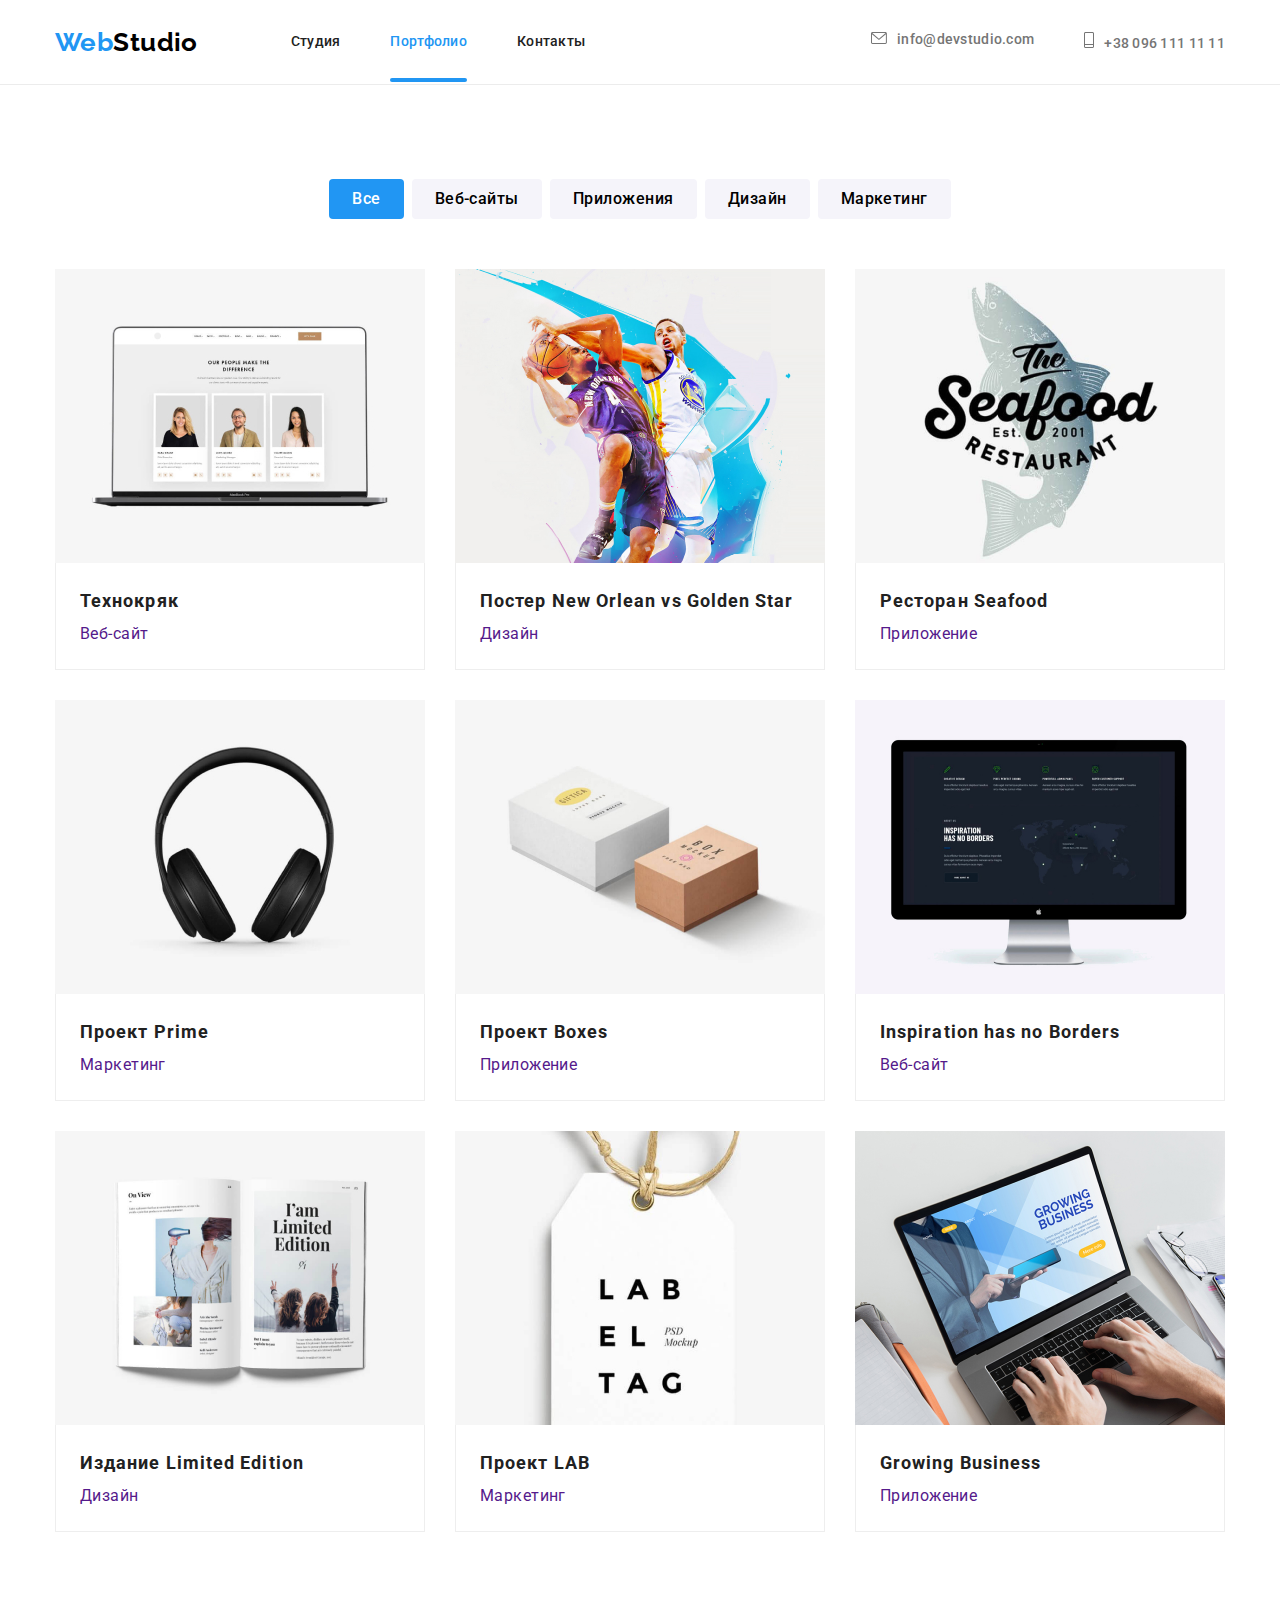
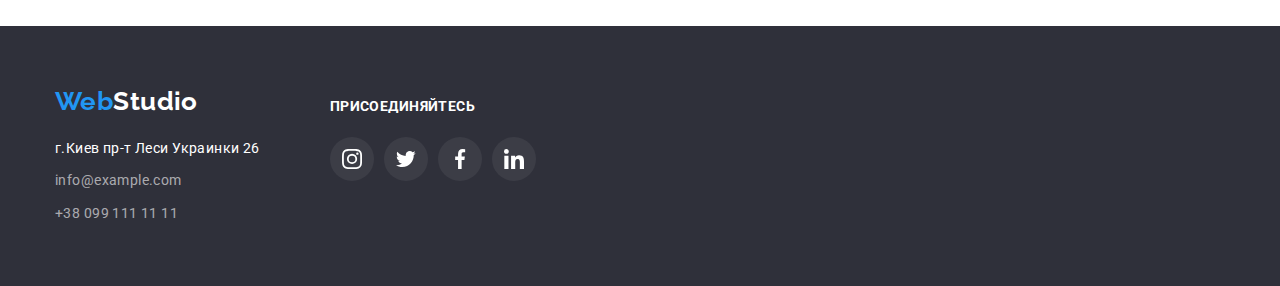
==== portfolio.html @ ae06fdbf "Initial commit" ====
<!DOCTYPE html>
<html lang="en">
  <head>
    <meta charset="UTF-8" />
    <meta http-equiv="X-UA-Compatible" content="IE=edge" />
    <meta name="viewport" content="width=device-width, initial-scale=1.0" />
    <title>Portfolio</title>
    <link rel="preconnect" href="https://fonts.googleapis.com" />
    <link rel="preconnect" href="https://fonts.gstatic.com" crossorigin />
    <link
      href="https://fonts.googleapis.com/css2?family=Raleway:ital,wght@0,700;1,700&family=Roboto:wght@400;500;700;900&display=swap"
      rel="stylesheet"
    />
    <link
    rel="stylesheet"
    href="https://cdnjs.cloudflare.com/ajax/libs/modern-normalize/1.1.0/modern-normalize.min.css"
  />
    <link rel="stylesheet" href="./css/styles.css" />
  </head>
  <body>
    <header class="header">
      <div class="container nav-flex">            
          <a class="logo link-href"=./index.html" 
            >Web<span class="logo-black">Studio</span></a>
        <nav class="nav-class">
        <ul class="no-bullet nav-list">
          <li class="nav-item"><a href="./index.html" class="nav-link">Студия</a></li>
          <li class="nav-item"><a href="./portfolio.html" class="current nav-link">Портфолио</a></li>
          <li class="nav-item"><a href="" class="nav-link">Контакты</a></li>
        </ul>
      </nav>
      <ul class="no-bullet contact-list">
        <li class="nav-item contact"><a href="mailto:info@devstudio.com" class="header-link"><svg class="contact-icon" width="16" height="12">
          <use href="./images/icons.svg#icon-envelope"></use>
        </svg>info@devstudio.com</a></li>
        <li class="nav-item contact"><a href="tel:+380961111111" class="header-link"><svg class="contact-icon" width="10" height="16">
          <use href="./images/icons.svg#icon-mobile"></use>
        </svg>+38 096 111 11 11</a></li>
      </ul>    </div>
    
    </header>

    <main>
      <section class = "portfolio">
        <div class = "container">
        <h1 class = "section-title visually-hidden">Портфолио</h1>
        <ul class ="portfolio-buttons no-bullet list">
          <li class = "button-list"><button type="button" class="portfolio-button active">Все</button></li>
          <li class ="button-list"><button type="button" class="portfolio-button">Веб-сайты</button></li>
          <li class ="button-list"><button type="button" class="portfolio-button">Приложения</button></li>
          <li class ="button-list"><button type="button" class="portfolio-button">Дизайн</button></li>
          <li class ="button-list"><button type="button" class="portfolio-button">Маркетинг</button></li>
        </ul>

        <ul class="portfolio-cards no-bullet list">
          <li class="portfolio-card">   
            <a class="prodject-link" href="">          
           <div class = "portfolio-description"> <img src="./images/laptop.jpg" alt="note-book" width="370" height="294" />
            <p class="overlay-text">Lorem ipsum dolor sit amet consectetur adipisicing elit. Quod exercitationem, recusandae earum porro expedita accusantium blanditiis molestias dignissimos quia ipsum doloremque veniam! Perferendis illo mollitia necessitatibus vero. Nihil, molestias soluta?</p>

          </div>
            <div class="portfolio-name">
            <h2 class="card-heading">Технокряк</h2>
            <p class="card-descr">Веб-сайт</p> 
          </div>
          </a>
          </li>
          <li class="portfolio-card">
            <a class="prodject-link" href="">
            <div class = "portfolio-description"><img src="./images/players.jpg" alt="players" width="370" height="294" />
              <p class="overlay-text">Lorem ipsum dolor sit amet consectetur adipisicing elit. Quod exercitationem, recusandae earum porro expedita accusantium blanditiis molestias dignissimos quia ipsum doloremque veniam! Perferendis illo mollitia necessitatibus vero. Nihil, molestias soluta?</p>
            </div>
            <div class="portfolio-name">
            <h2 class="card-heading">Постер New Orlean vs Golden Star</h2>
            <p class="card-descr">Дизайн</p>
          </div>
          </a>
          </li>
          <li class="portfolio-card">
            <a class="prodject-link" href="">
            <div class = "portfolio-description"> <img src="./images/seafood.jpg" alt="logo restoran" width="370" height="294" />
              <p class="overlay-text">Lorem ipsum dolor sit amet consectetur adipisicing elit. Quod exercitationem, recusandae earum porro expedita accusantium blanditiis molestias dignissimos quia ipsum doloremque veniam! Perferendis illo mollitia necessitatibus vero. Nihil, molestias soluta?</p>
            </div>
            <div class="portfolio-name">
            <h2 class="card-heading">Ресторан Seafood</h2>
            <p class="card-descr">Приложение</p>
          </div>
          </a>
          </li>
          <li class="portfolio-card">
            <a class="prodject-link" href="">
            <div class = "portfolio-description"><img src="./images/headphones.jpg" alt="Headphones" width="370" height="294" />
              <p class="overlay-text">Lorem ipsum dolor sit amet consectetur adipisicing elit. Quod exercitationem, recusandae earum porro expedita accusantium blanditiis molestias dignissimos quia ipsum doloremque veniam! Perferendis illo mollitia necessitatibus vero. Nihil, molestias soluta?</p>
            </div>
            <div class="portfolio-name">
            <h2 class="card-heading">Проект Prime</h2>
            <p class="card-descr">Маркетинг</p>
          </div>
          </a>
          </li>
          <li class="portfolio-card">
            <a class="prodject-link" href="">
            <div class = "portfolio-description"><img src="./images/blocks.jpg" alt="two blocks" width="370" height="294" />
              <p class="overlay-text">Lorem ipsum dolor sit amet consectetur adipisicing elit. Quod exercitationem, recusandae earum porro expedita accusantium blanditiis molestias dignissimos quia ipsum doloremque veniam! Perferendis illo mollitia necessitatibus vero. Nihil, molestias soluta?</p>
            </div>
            <div class="portfolio-name">
            <h2 class="card-heading">Проект Boxes</h2>
            <p class="card-descr">Приложение</p>
          </div>
          </a>
          </li>
          <li class="portfolio-card">
            <a class="prodject-link" href="">
            <div class = "portfolio-description"><img src="./images/decktop.jpg" alt="Desctop" width="370" height="294" />
              <p class="overlay-text">Lorem ipsum dolor sit amet consectetur adipisicing elit. Quod exercitationem, recusandae earum porro expedita accusantium blanditiis molestias dignissimos quia ipsum doloremque veniam! Perferendis illo mollitia necessitatibus vero. Nihil, molestias soluta?</p>
            </div>
            <div class="portfolio-name">
            <h2 lang="en" class="card-heading">Inspiration has no Borders</h2>
            <p class="card-descr">Веб-сайт</p></div>
            </a>
          </li>
          <li class="portfolio-card">
            <a class="prodject-link" href="">
            <div class = "portfolio-description"><img src="./images/magazine.jpg" alt="page magazine" width="370" height="294" />
              <p class="overlay-text">Lorem ipsum dolor sit amet consectetur adipisicing elit. Quod exercitationem, recusandae earum porro expedita accusantium blanditiis molestias dignissimos quia ipsum doloremque veniam! Perferendis illo mollitia necessitatibus vero. Nihil, molestias soluta?</p>
            </div>
            <div class="portfolio-name">
            <h2 class="card-heading">Издание Limited Edition</h2>
            <p class="card-descr">Дизайн</p></div>
            </a>
          </li>
          <li class="portfolio-card">
            <a class="prodject-link" href="">
            <div class = "portfolio-description"><img src="./images/tag.jpg" alt="Medal" width="370" height="294" />           
            <p class="overlay-text">Lorem ipsum dolor sit amet consectetur adipisicing elit. Quod exercitationem, recusandae earum porro expedita accusantium blanditiis molestias dignissimos quia ipsum doloremque veniam! Perferendis illo mollitia necessitatibus vero. Nihil, molestias soluta?</p>
            </div>
            <div class="portfolio-name">
            <h2 class="card-heading">Проект LAB</h2>
            <p class="card-descr">Маркетинг</p>
            </div>
            </a>
          </li>
          <li class="portfolio-card">
            <a class="prodject-link" href="">
            <div class = "portfolio-description"><img src="./images/laptop_hands.jpg" alt="hands on the keybords" width="370" height="294"/>
            
            <p class="overlay-text">Lorem ipsum dolor sit amet consectetur adipisicing elit. Quod exercitationem, recusandae earum porro expedita accusantium blanditiis molestias dignissimos quia ipsum doloremque veniam! Perferendis illo mollitia necessitatibus vero. Nihil, molestias soluta?</p>
          </div>
            <div class="portfolio-name">
            <h2 lang="en" class="card-heading">Growing Business</h2>
            <p class="card-descr">Приложение</p></div>
            </a>
          </li>
        </ul>
      </div>
      </section>
    </main>
    <footer class="footer">
      <div class="container">
        <div class="footer-flex">
          <div class="footer-contact-flex">
      <a class="logo link" href="./index.html"
      >Web<span class="logo-white">Studio</span></a
    >
      <address class="footer-contact">
        <ul class="no-bullet list">
          <li class="footer-adress footer-list">
            <a
              href="https://goo.gl/maps/FCQ5aKZxrLypP4Zz5"
              class="footer-link footer-address"
              target="_blank"
              rel="noopener noreferrer"
            >
              г.Киев пр-т Леси Украинки 26
            </a>
          </li>
          <li class="footer-list">
            <a href="mailto:info@example.com" class="footer-link footer-contacts"
              >info@example.com</a
            >
          </li>
          <li class=" footer-list">
            <a href="tel:+380991111111" class="footer-link footer-contacts">+38 099 111 11 11</a>
          </li>
        </ul>
      </address>    
    </div>
   
    <div class ="social-footer">
      <p class ="social-footer-text">Присоединяйтесь</p>
      <ul class = "social-footer-list"> 
      <li class="social-foter-item"><a class="social-footer-link" href=""> <svg class="social-footer-icon" width="20" height="20">
        <use href="./images/icons.svg#icon-instagram"></use>
      </svg>
    </a> 
      </svg>
    </a>
  </li>
  <li class="social-foter-item"><a class="social-footer-link" href="">
    <svg class="social-footer-icon" width="20" height="20">
   <use href="./images/icons.svg#icon-twitter"></use>
 </svg>
</a>
</li>
<li class="social-foter-item"><a class="social-footer-link" href=""> 
  <svg class="social-footer-icon" width="20" height="20">
  <use href="./images/icons.svg#icon-facebook"></use>
</svg>
</a>
</li>      
<li class="social-foter-item"><a class="social-footer-link" href=""> 
  <svg class="social-footer-icon" width="20" height="20">
  <use href="./images/icons.svg#icon-linkedin"></use>
</svg>
</a>
</li>    
</ul>
      </div>
    </div>
  </div>
    </div>
  </div>
    </footer> 
   </body>
</html>
---- css/styles.css ----
/* default settings */
html {
  box-sizing: border-box;
}

*,
*::before,
*::after {
  box-sizing: border-box;
}

:root {
  --main-text-cl: #757575;
  --add-cl: #212121;
  --white-cl: #ffffff;
  --black-cl: #000000;
  --accent-cl: #2196f3;
  --background-dark: #2f303a;
  --alt-background: #f5f4fa;
  --logo-color: #afb1b8;
  --timing-function: cubic-bezier(0.4, 0, 0.2, 1);
  --animation-duration: 250ms;
  --timing-function1: transform 250ms cubic-bezier(0.4, 0, 0.2, 1);
}

body {
  font-family: 'Roboto', sans-serif;
  color: var(--main-text-cl);  
  font-size: 14px;
  background-color: var(--white-cl);
  letter-spacing: 0.03em;
}

/* general settings */

/*resset*/ 

h1,
h2,
h3,
h4,
h5,
h6,
p,
ul {
  margin: 0;
  padding: 0;
}



  /* outline: 2px solid red; */



img {
  display: block;
  height: auto;
  max-width: 100%;
}

.button-cursor {
  cursor: pointer;
}

.list {
  padding: 0;
  margin: 0;
}

.no-bullet {
  list-style: none;
}

.visually-hidden {
  position: absolute;
  clip: rect(1px 1px 1px 1px);
  clip: rect(1px, 1px, 1px, 1px);
  padding: 0;
  border: 0;
  height: 1px;
  width: 1px;
  overflow: hidden;
}

.footer-social-link:hover,
.footer-social-link:focus {
  color: #ffffff;
  background-color: var(--accent-color);
}

.link {
  text-decoration: none;
}

.container {
  max-width: 1200px;
  width: 100%;
  margin-left: auto;
  margin-right: auto;
  padding-left: 15px;
  padding-right: 15px;
}


.logo {  

  font-family: "Raleway";
  font-weight: 700;
  font-size: 26px;
  line-height: 1.19;
  color: var(--accent-cl); 
}

.logo-black {
  color: var(--black-cl);
}

.logo-white {
  color: var(--white-cl);
}

.header {
  border-bottom: 1px solid #ececec;
}


.nav-flex {
  display: flex;
  align-items: center;
}

.nav-class {
  margin-left: 93px;
}

.nav-item:not(:last-child) {
  margin-right: 50px;
}


.nav-link,.header-link { 

  display: block;
  padding-top: 32px;
  padding-bottom: 32px;

  font-weight: 500;  
  line-height: 1.14;
  letter-spacing: 0.02em;
  text-decoration: none;
  color: var(--add-cl);
  transition-property: color;
  transition-duration: var(--animation-duration);
  transition-timing-function: var(--timing-function);
 
}

.nav-list {
  display: flex;  
}

.contact-list {
  display: flex;
  margin-left: auto;
}

.contact-list + .contact {
  margin-left: 50px;
}

.header-link,
.header-contacts {
  

  text-decoration: none;
  color: var(--main-text-cl);
}

.current {
  position: relative;
  color: var(--accent-cl);
}  

.current::before {

content: '';
position: absolute;
height: 4px;
width: 100%;
border-radius: 2px;
left: 0;
bottom: 0;
background-color: var(--accent-cl);

}

.contact-icon {
  margin-right: 10px;
  fill: currentColor;
}




/* hovers and accents */
.nav-class,
.nav-link:hover,
.header-link:hover,
.header-link:focus,
.title-accent-one,
.footer-contacts:hover,
.footer-contacts:focus {
  color: var(--accent-cl);
}





/* footer settings */

.footer {
  padding-top: 60px;
  padding-bottom: 60px;
  background-color: var(--background-dark);
  color: var(--white-cl);
}

.footer-contact {
  margin-top: 20px;
}

.footer-list:not(:first-child) {
  margin-top: 9px;
}

.footer-title,
.footer-link {
  font-family: 'Raleway';
  font-weight: 700;
  font-size: 26px;
  line-height: 1.19;
  letter-spacing: 0.03em;
  text-decoration: none;
  color: var(--white-cl);
  transition-property: color;
  transition-duration: var(--animation-duration);
  transition-timing-function: var(--timing-function);
}

.footer-address {
  font-family: 'roboto';
  font-weight: 400;
  font-size: 14px;
  line-height: 1.7;
  letter-spacing: 0.03em;
  font-style: normal;
}

.footer-contacts {
  font-family: 'roboto';
  font-weight: 400;
  font-size: 14px;
  line-height: 1.7;
  letter-spacing: 0.03em;
  color: rgba(255, 255, 255, 0.6);
  font-style: normal;
}

.footer-flex {
  display: flex;
  margin: 0;
  padding: 0;
  
  }

.social-footer {
  margin-left: 70px;
  width: 206px;
}


.social-footer-text {

padding: 20px 0px 10px 0px;
margin-bottom: 20px;
font-weight: 700;
font-size: 14px;
line-height: 1.14px;
text-transform: uppercase;
color: var(--white-cl);
}

.social-footer-list {
  display: flex;
  padding: 0;
  margin-top: 0;
  list-style: none;
  justify-content: space-between;
  align-items: center;
}

.social-footer-item {
  width: 44px;
  height: 44px;
}

.social-footer-link {

width: 44px;
height: 44px;
display: block;
border-radius: 50%;
color: #ffffff;
background-color: #ffffff10;
}

.social-footer-link:hover,
.social-footer-link:focus {
  color: var(--white-cl);
  background-color: var(--accent-cl);
}

.social-footer-icon {

margin: 12px 0px 0px 12px;
fill: currentColor;
}

/* body settings*/

/* 2-lvl headings */

.section-title {

  margin-bottom: 50px;   
  font-size: 36px;
  line-height: 1.16;
  text-align: center;
  color: var(--add-cl);
}

/* hero home page */

.hero {
  max-width: 1600px;
  height: 600px;
  margin-left: auto;
  margin-right: auto;  
  padding-top: 200px;
  padding-bottom: 200px;

  background-image: linear-gradient(
      to right,
      rgba(47, 48, 58, 0.4),
      rgba(47, 48, 58, 0.4)
    ),
    url(../images/hero.jpg);  
    background-color: var(--background-dark);
    background-repeat: no-repeat;
    background-position: center;
    background-size: cover;

    text-align: center;
    color: var(--white-cl);  
}


.hero-heading {

  margin-bottom: 30px;  
  max-width: 696px;
  margin-left: auto;
  margin-right:auto;  

  font-weight: 900;
  font-size: 44px;
  line-height: 1.36;
  text-align: center;
  letter-spacing: 0.06em;
  text-transform: uppercase;
}

.hero-button {

  border-radius: 4px;
  border: 1px solid transparent;
  padding: 10px 32px;
  font-weight: 700;
  font-size: 16px;
  font-family: inherit;
  line-height: 1.8;
  letter-spacing: 0.06em;
  background-color: var(--accent-cl);
  color: var(--white-cl);
  transition-property: background-color;
  transition-duration: var(--animation-duration);
  transition-timing-function: var(--timing-function);
}

.hero-button:hover,
.hero-button:focus {
  color: var(--accent-cl);
  background-color: var(--white-cl);
}

/* secton activity */

.list-work {
  display: flex;
}

.work-item:not(:last-child) {
  margin-right: 30px;
}

.work-item {
  position:relative;
}

.work-text {
  position: absolute;
  width: 100%;
  bottom: 0;
  padding: 27px 0px;
  font-weight: bold;
  font-size: 14px;
  line-height: 1.14;
  text-align: center;
  text-transform: uppercase;
  color: var(--white-cl);
  background-color: rgba(47, 48, 58, 0.8);
}
/* features section home page */

.features {
padding-top: 94px;
padding-bottom: 94px;}

.feature {
  display: flex;
  margin-right: -30px;
}

.feature-items {
  margin-right: 30px;
  max-width: 270px;
}

.features-icon-fon {
  display: flex;
  width: 270px;
  height: 120px;
  align-items: center;
  justify-content: center;
  margin-bottom: 30px;

  background-color: var(--alt-background);
}

.feature-title {

  margin-bottom: 10px;
  font-size: 14px;
  line-height: 1.14;
  text-transform: uppercase;
  color: var(--add-cl);
}

.features-text {
  line-height: 1.71;
}

.activity {
  padding-bottom: 94px;
}

/* our team section home page */

.team {

  padding-bottom: 94px;
  padding-top: 94px;
  background-color: var(--alt-background);
}

.list-team {
  display: flex;
}

.member-card:not(:last-child) {
  margin-right: 30px; 
  
}

.box {
  box-shadow: 0px 1px 3px rgba(0, 0, 0, 0.12), 0px 1px 1px rgba(0, 0, 0, 0.14), 0px 2px 1px rgba(0, 0, 0, 0.2);
  border-bottom-left-radius: 4px;
  border-bottom-right-radius: 4px;
  background-color: var(--white-cl);
  
}


.member-team {
  padding: 30px 0px;
}

.member-name {
  margin-top: 35px;
  font-weight: 500;
  font-size: 16px;
  line-height: 1.18;
  text-align: center;  
  color: var(--add-cl);
}

.member-position {

  margin-top: 10px;  
  padding-bottom: 30px;
  font-size: 16px;
  line-height: 1.18;
  text-align: center; 
}

.social-list {
  list-style: none;
  display: flex;
  justify-content: center;
  align-items: center;
  margin-right: -10px;
  padding-bottom: 30px;

}


.social-item {
  
  margin-right: 10px;
}

.social-link {

  display: flex;
  justify-content: center;
  align-items: center;
  width: 44px;
  height: 44px;
  border-radius: 50%;
  color: var(--logo-color); 
  transition-property: color, background-color;
  transition-duration: var(--animation-duration);
  transition-timing-function: var(--timing-function);
}

.social-link:hover,
.social-link:focus {
  color: var(--white-cl);
  background-color: var(--accent-cl);
}

.social-logo {
  fill: currentColor;
}



/* client section */

.client {
  padding-top: 94px;
  padding-bottom: 94px;
}

.client-item:not(:last-child) {
  margin-right: 30px;
}


.client-title {
  margin-bottom: 50px;
  font-weight: 700;
  font-size: 36px;
  line-height: 1.17;
  text-align: center;
  color: var(--add-cl);
}

.client-list {

  padding: 0;
  margin: 0;
  list-style: none;
  display: flex;
  
}
 

.client-item {

  width: 170px;
  height: 90px;
}

.client-link {

display: flex;
justify-content: center;
align-items: center;
width: 170px;
height: 92px;
border: 1px solid var(--logo-color);
border-radius: 4px;
color: var(--accent-cl);
transition-property: border;
transition-duration: var(--animation-duration);
transition-timing-function: var(--timing-function);
}


.client-link:hover,
.client-link:focus {
    border: 1px solid var(--accent-cl);
  }

  .client-link:hover .client-icon,
   .client-link:focus .client-icon {
    fill: var(--accent-cl);
  }


.client-icon {
  fill: var(--logo-color);
  transition-property: fill;
  transition-duration: var(--animation-duration);
  transition-timing-function: var(--timing-function);
}



/* portfolio page body*/

.portfolio {
  padding-top: 94px;
  padding-bottom: 94px; 
}

.portfolio-buttons {
  display:flex;
  justify-content: center;
  margin-bottom: 50px;
  
}


.button-list:not(:last-child) {
  margin-right: 8px;
}

.portfolio-button {

  display: inline-block;
  min-width: 73px;
  border-radius: 4px;
  border: 1px solid transparent;
  padding: 6px 22px;
  font-family: "Roboto", sans-serif;
  font-weight: 500;
  font-size: 16px;
  line-height: 1.63;
  letter-spacing: 0.03em;
  text-align: center;
  background-color: var(--alt-background);
  color: var(--black-cl);
  cursor: pointer;

  transition-property: color, background-color, box-shadow;
  transition-duration: var(--animation-duration);
  transition-timing-function: var(--timing-function);
}

.portfolio-button:hover,
.portfolio-button:focus {
  background-color: var(--accent-cl);
  color: var(--white-cl);
}

.active {
  background-color: var(--accent-cl);
  color: var(--white-cl);
}


.portfolio-cards {
  display: flex;
  flex-wrap: wrap;
}

.portfolio-card:not(:nth-child(3n)) {
  margin-right: 30px;
  
}

.portfolio-card {
  margin-bottom:30px;
  transition-property: box-shadow;
  transition-duration: var(--animation-duration);
  transition-timing-function: var(--timing-function);

}

 .portfolio-card:nth-child(n+7) {
  margin-bottom: 0;
 }

 .portfolio-card:hover, 
 .portfolio-card:focus {
  box-shadow: 0px 3px 1px rgba(0, 0, 0, 0.1), 0px 1px 2px rgba(0, 0, 0, 0.08), 0px 2px 2px rgba(0, 0, 0, 0.12);
}

.prodject-link {
  display: block;
}

a {
  text-decoration: none;
}
.prodject-link:focus {
    box-shadow: 0px 1px 1px rgba(0, 0, 0, 0.12), 0px 4px 4px rgba(0, 0, 0, 0.06), 1px 4px 6px rgba(0, 0, 0, 0.16);
}

.prodject-link:focus .overlay-text {
  transform: translateY(0%);
}

.portfolio-name {
  border: 1px solid #eeeeee; 
  border-top: transparent;
  padding: 20px 24px;
}

.card-heading {
  font-size: 18px;
  line-height: 2;
  letter-spacing: 0.06em;
  color: var(--add-cl);
}

.card-descr {
  font-size: 16px;
  line-height: 1.87;  
  font-weight: 400;
}



.portfolio-description {
  position: relative;
  overflow: hidden;
}

.portfolio-description:hover .overlay-text {
  transform: translateY(0%);
}



.overlay-text{
  position:absolute;
  display: flex;
  justify-content: center;
  align-items: center;  
  top: 0;
  left: 0;
  width: 100%;
  height: 100%;
  overflow: hidden;
 font-weight: normal;
 padding: 24px;
 font-size: 18px;
 line-height: calc(28 / 18);
 letter-spacing: 0.03em;
 color: var(--alt-background);
 background-color: rgba(33, 150, 243, 0.9);
 transform: translateY(101%);
transition: var(--timing-function1);
  
}

/* modal */

.backdrop {

  position: fixed;
  top: 0;
  left: 0;
  width: 100%;
  height: 100%;
  background: rgba(0, 0, 0, 0.2);
}

.backdrop.is-hidden {

  opacity: 0;
  pointer-events: none;
  transition-duration: var(--animation-duration);
  transition-timing-function: var(--timing-function);
}

.backdrop.is-hidden .modal {
  transform: translate(-50%, -50%) scale(0.2);
}

.modal {  
position: absolute;
top: 50%;
left: 50%;
padding: 40px;
min-width: 528px;
min-height: 581px;
background-color: var(--alt-background);
box-shadow: 0px 1px 3px rgba(0, 0, 0, 0.12), 0px 1px 1px rgba(0, 0, 0, 0.14), 0px 2px 1px rgba(0, 0, 0, 0.2);
border-radius: 4px;
transform: translate(-50%, -50%) scale(1);
transition: var(--timing-function1), opacity 250ms cubic-bezier(0.4, 0, 0.2, 1);
}

.close-modal-btn{

position: absolute;
top: 8px;
right: 8px;
width: 30px;
height: 30px;
border-radius: 50%;
border: 1px solid rgba(0, 0, 0, 0.1);
background-color: var(--background-color1);
transition-property: color;
transition-duration: var(--animation-duration);
transition-timing-function: var(--timing-function);
}
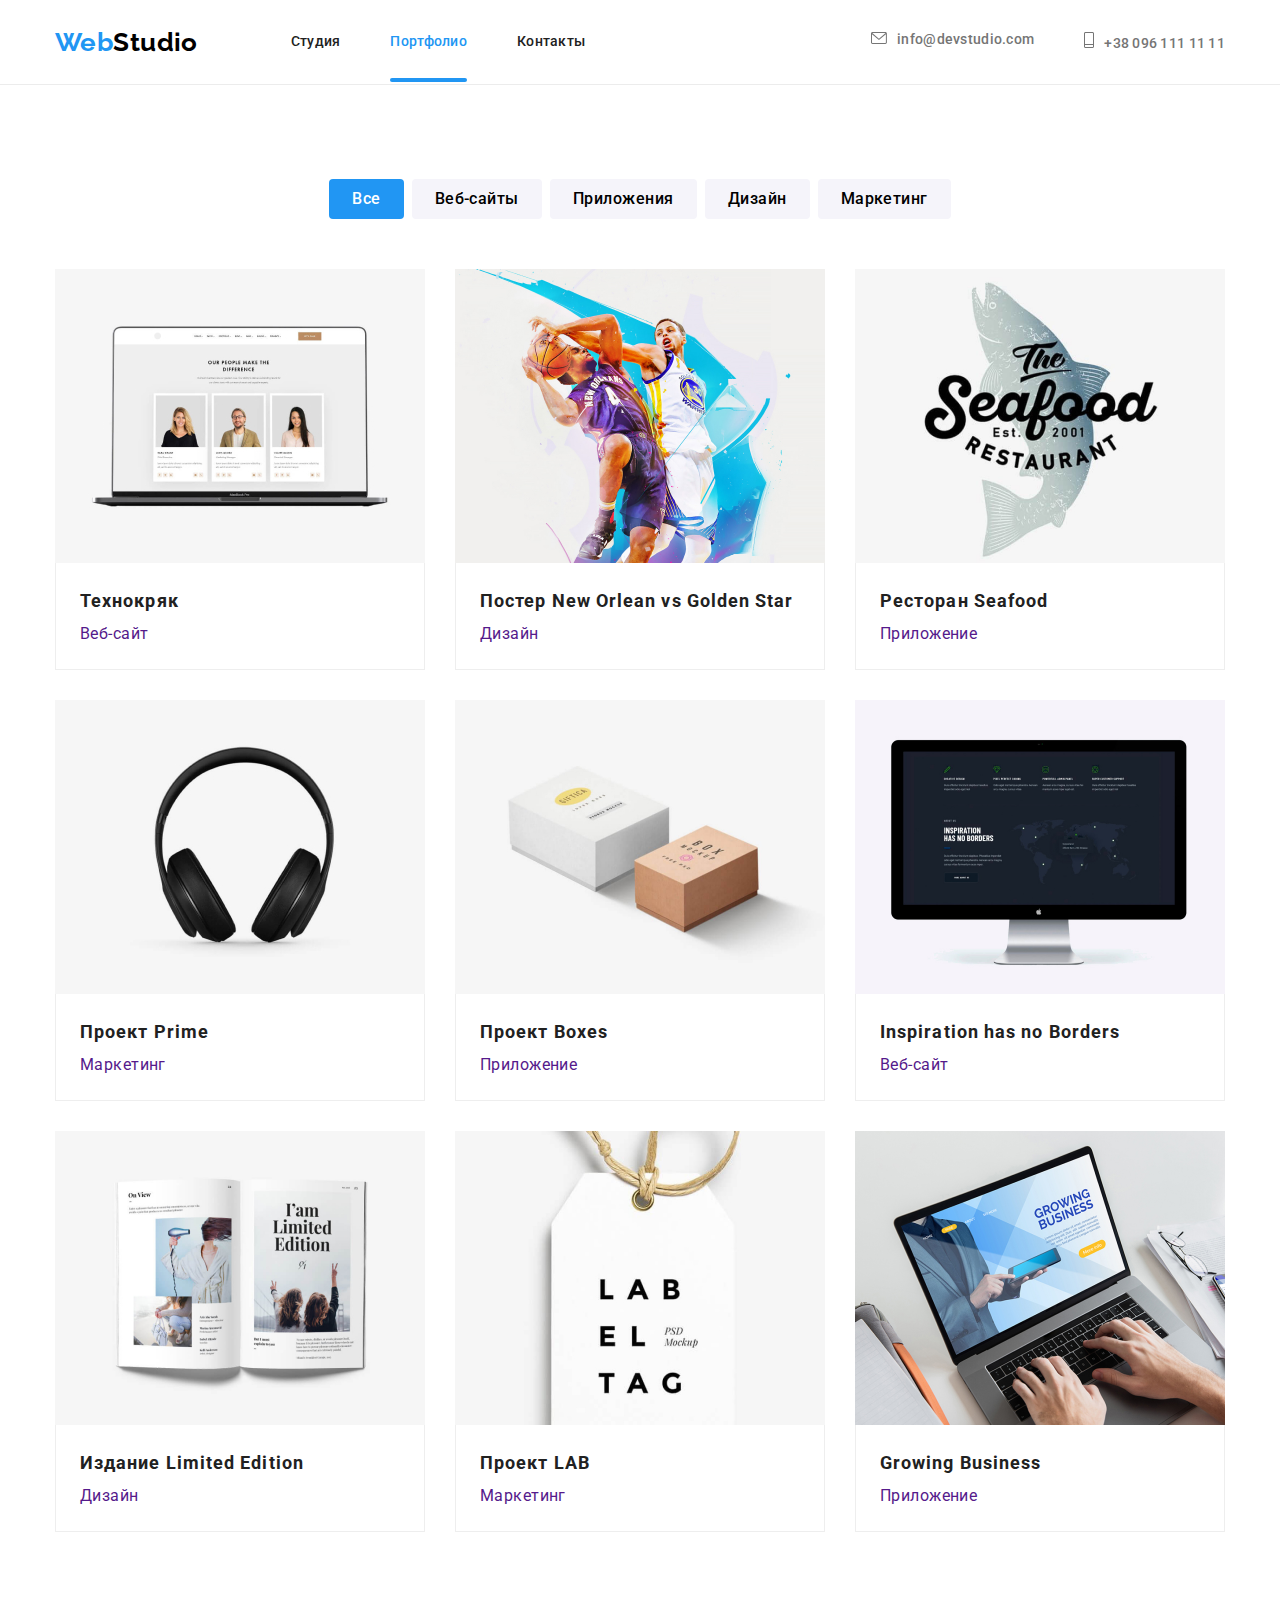
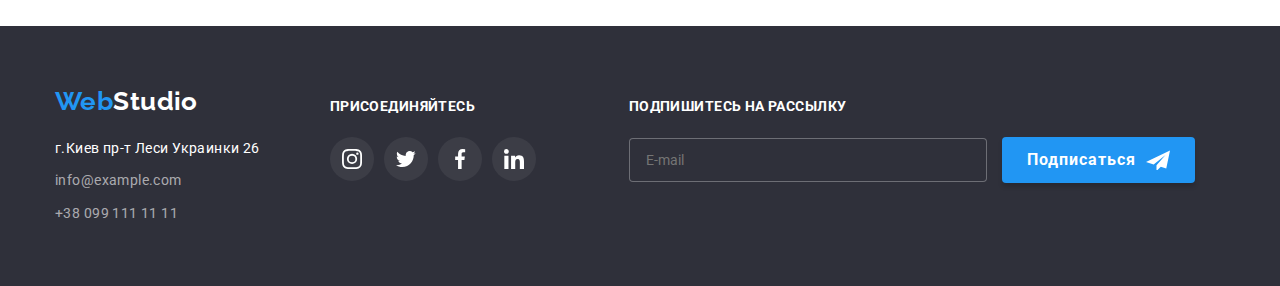
==== commit b6906a09: "join" ====
--- a/portfolio.html
+++ b/portfolio.html
@@ -216,6 +216,13 @@
 </li>    
 </ul>
       </div>
+      <div class="footer-submit">
+        <p class="footer-submit-text">Подпишитесь на рассылку</p>
+        <div class="footer-submit-form">
+          <label class="footer-submit-label" for="submit-mail"></label>
+          <input class="footer-submit-input" type="email" name="submit-mail" id="submit-mail" placeholder="E-mail">
+          <button class="footer-submit-btn" type="submit">Подписаться</button>
+        </div>
     </div>
   </div>
     </div>
--- a/css/styles.css
+++ b/css/styles.css
@@ -840,4 +840,63 @@
 transition-property: color;
 transition-duration: var(--animation-duration);
 transition-timing-function: var(--timing-function);
+}
+
+/* form */
+
+.footer-submit {
+  width: 570px;
+  margin-left: 93px;
+}
+
+.footer-submit-text {
+  padding: 20px 0px 10px 0px;
+  margin-bottom: 20px;
+  font-weight: 700;
+  font-size: 14px;
+  line-height: 1.14px;
+  text-transform: uppercase;
+  color: var(--white-cl);
+}
+
+.footer-submit-input {
+  width: 358px;
+  margin: 0;
+  padding: 13px 16px;
+  border-radius: 4px;
+  border: 1px solid rgba(255, 255, 255, 0.3);
+  background-color: var(--background-dark);
+  color: var(--white-cl);
+}
+
+.footer-submit-btn {
+  display: inline-flex;
+  align-items: center;
+  justify-content: center;
+  border: none;
+  margin: 0;
+    margin-left: 0px;
+  padding: 8px 25px;
+  border-radius: 4px;
+  background-color: var(--accent-cl);
+  box-shadow: 0px 4px 4px rgba(0, 0, 0, 0.15);
+  color: var(--white-cl);
+  font-family: 'Roboto';
+  font-style: normal;
+  font-weight: 700;
+  font-size: 16px;
+  line-height: 1.87;
+  letter-spacing: 0.06em;
+  cursor: pointer;
+  min-height: 43px;
+  margin-left: 12px;
+}
+
+.footer-submit-btn::after {
+  content: '';
+  display: inline-block;
+  width: 24px;
+  height: 20px;
+  margin-left: 10px;
+  background-image: url(../images/send.svg);
 }